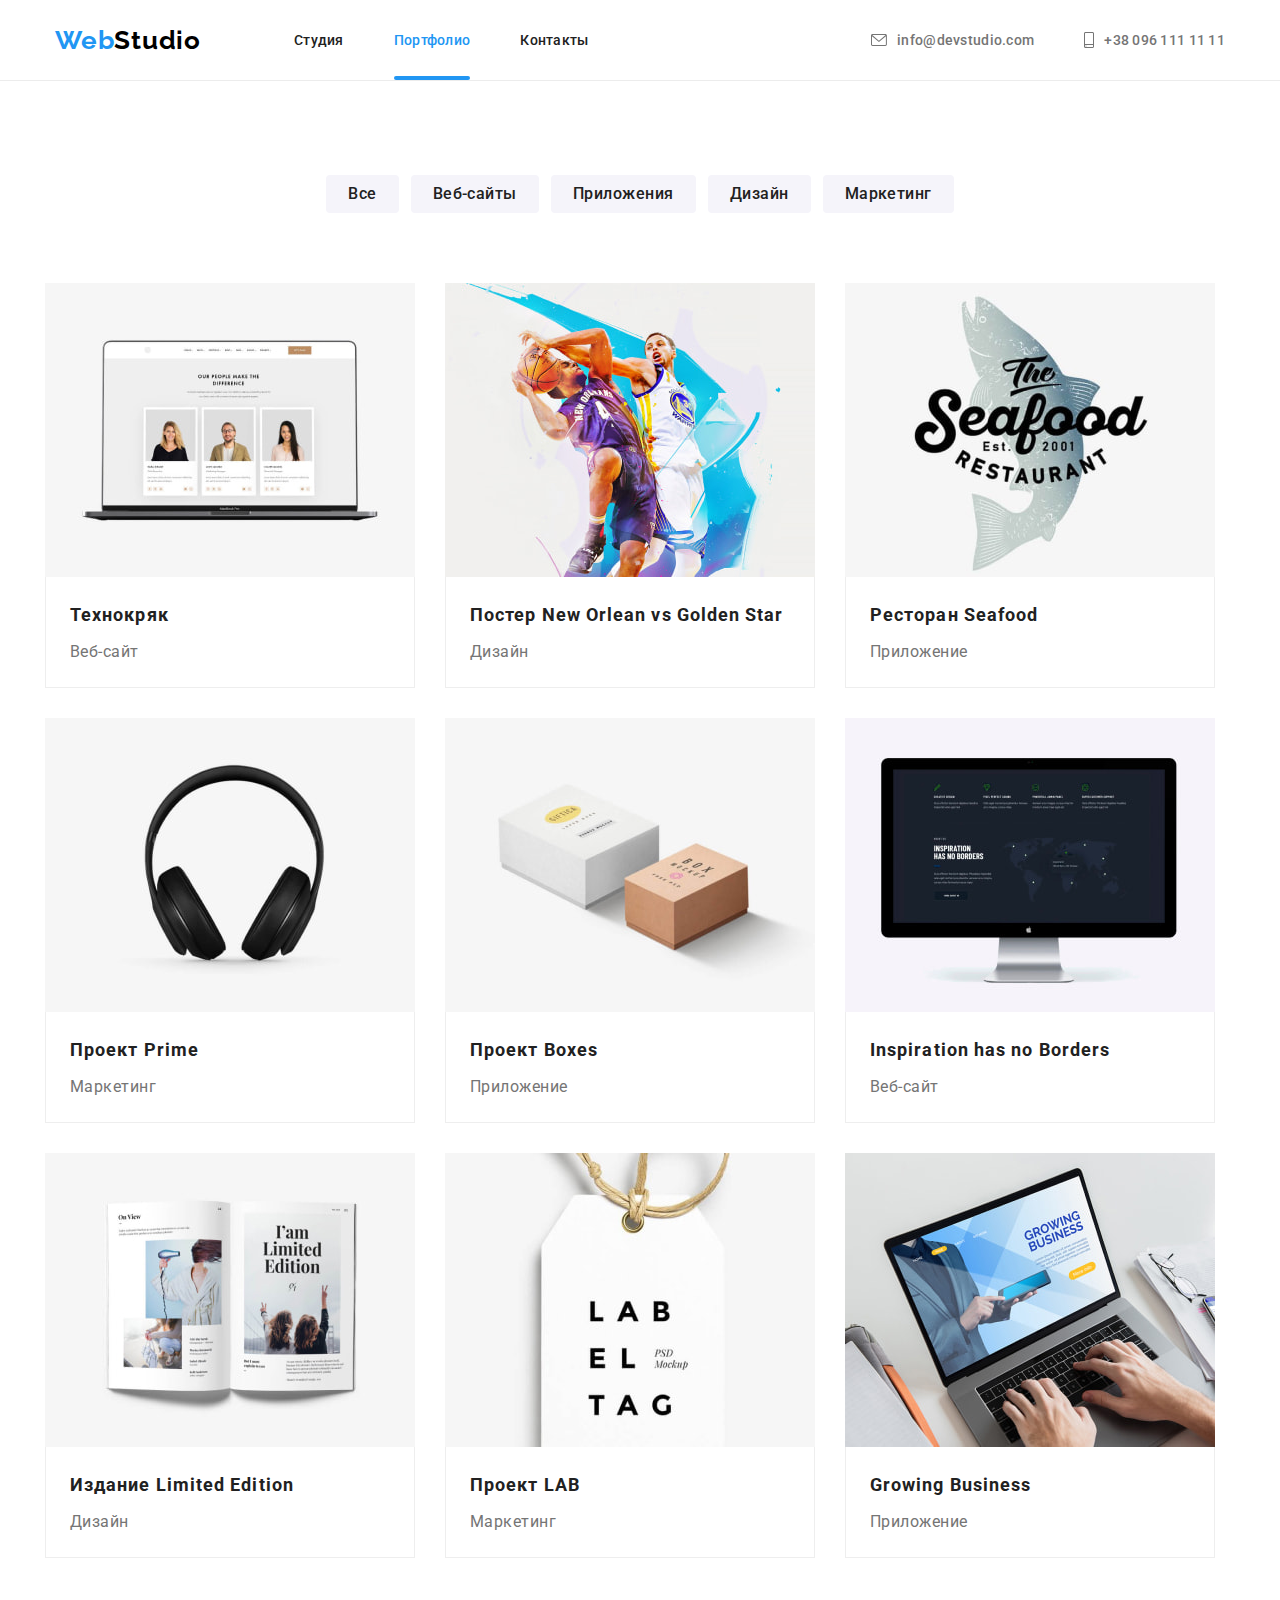
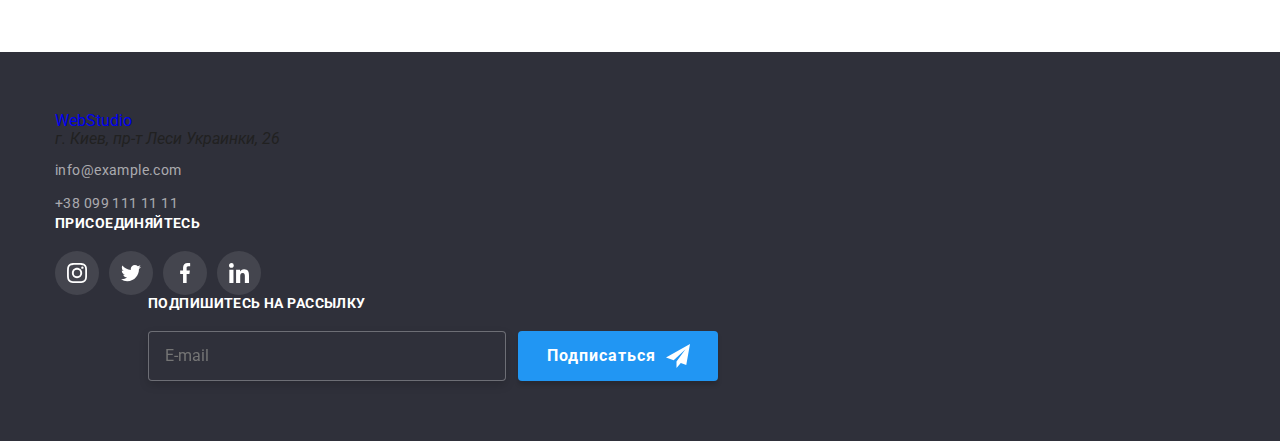
==== portfolio.html @ e5f2d7f4 "1" ====
<!DOCTYPE html>
<html lang="ru">

<head>
    <meta charset="UTF-8">
    <meta http-equiv="X-UA-Compatible" content="IE=edge">
    <meta name="viewport" content="width=device-width, initial-scale=1.0">
    <title>WebStudio</title>
    <link rel="preconnect" href="https://fonts.googleapis.com">
    <link rel="preconnect" href="https://fonts.gstatic.com" crossorigin>
    <link
        href="https://fonts.googleapis.com/css2?family=Raleway:wght@700&family=Roboto:wght@400;500;700;900&display=swap"
        rel="stylesheet">
    <link rel="stylesheet" href="https://cdnjs.cloudflare.com/ajax/libs/modern-normalize/1.1.0/modern-normalize.min.css">
    <link rel="stylesheet" href="./css/styles.css">
</head>

<body>
    <header class="header">
        <div class="container header__menu">
            <a href="./index.html" class="link header__logo"><span class="header__logo--part">Web</span>Studio</a>
            <nav class="navigation">
                <ul class="navigation__list list">
                    <li class="navigation__item"><a href="./index.html"class="link navigation__link">Студия</a></li>
                    <li class="navigation__item"><a href="./portfolio.html" class="link navigation__link navigation__link--active">Портфолио</a></li>
                    <li class="navigation__item"><a href="#" class="link navigation__link">Контакты</a></li>
                </ul>
            </nav>
            <ul class="contacts-list list">
                <li><a href="mailto:info@devstudio.com" class="contacts-list__link link">
                        <svg class="contacts-list__icon" width="16" height="12">
                            <use href="./images/icons.svg#icon-envelope"></use>
                        </svg>
                        info@devstudio.com</a></li>
                <li><a href="tel:+380991111111" class="contacts-list__link link">
                        <svg class="contacts-list__icon" width="10" height="16">
                            <use href="./images/icons.svg#icon-smartphone"></use>
                        </svg>
                        +38 096 111 11 11</a></li>
            </ul>
        </div>
    </header>
    <main>
        <section class="section works">
            <div class="container">
                <ul class="works-button-list list">
                    <li class="works-button-list-item"><button class="btn works-btn" type="button">Все</button></li>
                    <li class="works-button-list-item"><button class="btn works-btn" type="button">Веб-сайты</button></li>
                    <li class="works-button-list-item"><button class="btn works-btn" type="button">Приложения</button></li>
                    <li class="works-button-list-item"><button class="btn works-btn" type="button">Дизайн</button></li>
                    <li class="works-button-list-item"><button class="btn works-btn" type="button">Маркетинг</button></li>
                </ul>
                <ul class="works-list list">
                    <li class="work-item">
                        <div class="product-thumb">
                            <img src="./images/portfolio/work-1.jpg" alt="" width="370" class="work-item-image">
                            <div class="product-text">
                                <p>Ресурс предлагает комплексные предложения с разным уровнем функционала и сервисов. Все это позволит посетителю получить исчерпывающие сведения о компании или частном лице.</p>
                            </div>
                        </div>
                        <div class="work-name-type">
                            <p class="work-name">Технокряк</p>
                            <p class="work-type">Веб-сайт</p>
                        </div>
                    </li>
                    <li class="work-item">
                        <div class="product-thumb">
                            <img src="./images/portfolio/work-2.jpg" alt="" width="370" class="work-item-image">
                            <div class="product-text">
                                <p>Ресурс предлагает комплексные предложения с разным уровнем функционала и сервисов. Все это позволит посетителю получить исчерпывающие сведения о компании или частном лице.</p>
                            </div>
                        </div>
                        <div class="work-name-type">
                            <p class="work-name">Постер New Orlean vs Golden Star</p>
                            <p class="work-type">Дизайн</p>
                        </div>
                    </li>
                    <li class="work-item">
                        <div class="product-thumb">
                            <img src="./images/portfolio/work-3.jpg" alt="" width="370" class="work-item-image">
                            <div class="product-text">
                                <p>Ресурс предлагает комплексные предложения с разным уровнем функционала и сервисов. Все это позволит посетителю получить исчерпывающие сведения о компании или частном лице.</p>
                            </div>
                        </div>
                        <div class="work-name-type">
                            <p class="work-name">Ресторан Seafood</p>
                            <p class="work-type">Приложение</p>
                        </div>
                    </li>
                    <li class="work-item">
                        <div class="product-thumb">
                            <img src="./images/portfolio/work-4.jpg" alt="" width="370" class="work-item-image">
                            <div class="product-text">
                                <p>Ресурс предлагает комплексные предложения с разным уровнем функционала и сервисов. Все это позволит посетителю получить исчерпывающие сведения о компании или частном лице.</p>
                            </div>
                        </div>
                        <div class="work-name-type">
                            <p class="work-name">Проект Prime</p>
                            <p class="work-type">Маркетинг</p>
                        </div>
                    </li>
                    <li class="work-item">
                        <div class="product-thumb">
                            <img src="./images/portfolio/work-5.jpg" alt="" width="370" class="work-item-image">
                            <div class="product-text">
                                <p>Ресурс предлагает комплексные предложения с разным уровнем функционала и сервисов. Все это позволит посетителю получить исчерпывающие сведения о компании или частном лице.</p>
                            </div>
                        </div>
                        <div class="work-name-type">
                            <p class="work-name">Проект Boxes</p>
                            <p class="work-type">Приложение</p>
                        </div>
                    </li>
                    <li class="work-item">
                        <div class="product-thumb">
                            <img src="./images/portfolio/work-6.jpg" alt="" width="370" class="work-item-image">
                            <div class="product-text">
                                <p>Ресурс предлагает комплексные предложения с разным уровнем функционала и сервисов. Все это позволит посетителю получить исчерпывающие сведения о компании или частном лице.</p>
                            </div>
                        </div>
                        <div class="work-name-type">
                            <p class="work-name">Inspiration has no Borders</p>
                            <p class="work-type">Веб-сайт</p>
                        </div>
                    </li>
                    <li class="work-item">
                        <div class="product-thumb">
                            <img src="./images/portfolio/work-7.jpg" alt="" width="370" class="work-item-image">
                            <div class="product-text">
                                <p>Ресурс предлагает комплексные предложения с разным уровнем функционала и сервисов. Все это позволит посетителю получить исчерпывающие сведения о компании или частном лице.</p>
                            </div>
                        </div>
                        <div class="work-name-type">
                            <p class="work-name">Издание Limited Edition</p>
                            <p class="work-type">Дизайн</p>
                        </div>
                    </li>
                    <li class="work-item">
                        <div class="product-thumb">
                            <img src="./images/portfolio/work-8.jpg" alt="" width="370" class="work-item-image">
                            <div class="product-text">
                                <p>Ресурс предлагает комплексные предложения с разным уровнем функционала и сервисов. Все это позволит посетителю получить исчерпывающие сведения о компании или частном лице.</p>
                            </div>
                        </div>
                        <div class="work-name-type">
                            <p class="work-name">Проект LAB</p>
                            <p class="work-type">Маркетинг</p>
                        </div>
                    </li>
                    <li class="work-item">
                        <div class="product-thumb">
                            <img src="./images/portfolio/work-9.jpg" alt="" width="370" class="work-item-image">
                            <div class="product-text">
                                <p>Ресурс предлагает комплексные предложения с разным уровнем функционала и сервисов. Все это позволит посетителю получить исчерпывающие сведения о компании или частном лице.</p>
                            </div>
                        </div>
                        <div class="work-name-type">
                            <p class="work-name">Growing Business</p>
                            <p class="work-type">Приложение</p>
                        </div>
                    </li>
                </ul>
            </div>
        </section>
    </main>
    <footer class="footer">
        <div class="container footer-container">
            <div class="footer-address">
                <a href="./index.html" class="link logo-style-footer"><span class="logo-part">Web</span>Studio</a>
                <address class="address">
                    г. Киев, пр-т Леси Украинки, 26
                </address>
                <ul class="list">
                    <li class="contacts-mail"><a href="mailto:info@example.com"
                            class="contact-us-footer link">info@example.com</a></li>
                    <li class="contacts-tel"><a href="tel:+380991111111" class="contact-us-footer link">+38 099 111 11 11</a>
                    </li>
                </ul>
            </div>
            <div class="footer-link">
                <h3 class="footer-link-title">присоединяйтесь</h3>
                <ul class="footer-links-list list">
                    <li class="footer-links-list-item">
                        <a href="#" class="footer-social-network-link">
                            <svg class="fotter-links-icon" width="20" height="20">
                                <use href="./images/icons.svg#icon-instagram"></use>
                            </svg>
                        </a>
                    </li>
                    <li class="footer-links-list-item">
                        <a href="#" class="footer-social-network-link">
                            <svg class="fotter-links-icon" width="20" height="20">
                                <use href="./images/icons.svg#icon-twitter"></use>
                            </svg>
                        </a>
                    </li>
                    <li class="footer-links-list-item">
                        <a href="#" class="footer-social-network-link">
                            <svg class="fotter-links-icon" width="20" height="20">
                                <use href="./images/icons.svg#icon-facebook"></use>
                            </svg>
                        </a>
                    </li>
                    <li class="footer-links-list-item">
                        <a href="#" class="footer-social-network-link">
                            <svg class="fotter-links-icon" width="20" height="20">
                                <use href="./images/icons.svg#icon-linkedin"></use>
                            </svg>
                        </a>
                    </li>
                </ul>
            </div>
            <div class="form-subscriber">
                <h3 class="signup-title">Подпишитесь на рассылку</h3>
                <div class="form-wrapper">
                    <form action="#" class="footer-form">
                        <div class="footer-form-item">
                            <input type="email" name="email" class="signup-form-input" placeholder="E-mail">
                            <button type="submit" class="signup-btn">
                                Подписаться
                                <svg width="24" height="24" class="signup-btn-icon">
                                    <use href="./images/icons.svg#icon-send"></use>
                                </svg>
                            </button>
                        </div>
                    </form>
                </div>
            </div>
        </div>
    </footer>
</body>
</html>
---- css/styles.css ----
body {
  font-family: "Roboto", sans-serif;
  color: #212121;
  box-sizing: border-box;
  margin: 0;
  padding: 0;
}

.container {
  width: 1200px;
  margin: 0 auto;
  padding-left: 15px;
  padding-right: 15px;
}

.section {
  padding-top: 94px;
  padding-bottom: 94px;
}

p,
h1,
h2,
h3,
h4,
h5,
h6 {
  margin: 0;
}

ul {
  margin: 0;
  padding: 0;
}

img {
  display: block;
}

/*----------- HEADER ------------*/
.header {
  border-bottom: 1px solid #ececec;
}

.header__logo {
  margin-right: 93px;
  font-family: "Raleway";
  font-weight: 700;
  font-size: 26px;
  line-height: 31px;
  letter-spacing: 0.03em;
  color: #000000;
}

.header__logo--part {
  color: #2196f3;
}

.header__menu,
.contacts-list,
.navigation__list {
  display: flex;
}

.navigation {
  display: flex;
  align-items: center;
}

.header__menu {
  align-items: center;
}

.link {
  text-decoration: none;
}

.list {
  list-style: none;
}

.contacts-list__icon {
  margin-right: 10px;
  transition: fill 250ms cubic-bezier(0.4, 0, 0.2, 1);
}

.contacts-list__icon:hover,
.contacts-list__icon:focus,
.contacts-list__link:hover,
.contacts-list__link:focus {
  fill: #2196f3;
  color: #2196f3;
}

.contacts-list {
  margin-left: auto;
}

.navigation__item:not(:first-child) {
  margin-left: 50px;
}

.contacts-list__link {
  fill: #757575;
  color: #757575;
  font-weight: 500;
  font-size: 14px;
  line-height: 16px;
  letter-spacing: 0.02em;
  margin-left: 50px;
  align-items: center;
  display: flex;
  transition: color 250ms cubic-bezier(0.4, 0, 0.2, 1);
}

.navigation__link {
  position: relative;
  display: block;
  font-weight: 500;
  font-size: 14px;
  line-height: 16px;
  letter-spacing: 0.02em;
  color: #212121;
  padding-top: 32px;
  padding-bottom: 32px;
  transition: color 250ms cubic-bezier(0.4, 0, 0.2, 1);
}

.navigation__link--active::after {
  position: absolute;
  display: block;
  content: "";
  width: 100%;
  height: 4px;
  background-color: #2196f3;
  bottom: 0;
  left: 0;
  border-radius: 2px;
}

.navigation__link:hover,
.navigation__link:focus {
  color: #2196f3;
}

.navigation__link--active {
  color: #2196f3;
}

/* -------------HERO----------------- */
.hero {
  background-color: #2f303a;
  background-image: linear-gradient(
      rgba(47, 48, 58, 0.4),
      rgba(47, 48, 58, 0.4)
    ),
    url(../images/bg-hero.jpg);
  background-repeat: no-repeat;
  background-size: cover;
  background-position: center;
  padding-top: 200px;
  padding-bottom: 200px;
}

.hero__title {
  font-weight: 900;
  font-size: 44px;
  line-height: 60px;
  color: #ffffff;
  text-transform: uppercase;
  text-align: center;
  letter-spacing: 0.06em;
  margin-bottom: 30px;
}

.hero__button {
  font-family: "Roboto", sans-serif;
  display: block;
  font-weight: 700;
  font-size: 16px;
  line-height: 30px;
  padding: 10px 32px;
  background-color: #2196f3;
  letter-spacing: 0.06em;
  border: none;
  color: #ffffff;
  border-radius: 4px;
  margin: 0 auto;
}

.btn {
  cursor: pointer;
}

/* -------- ADVANTAGE SECTION ----------- */
.advantages-section {
  padding-bottom: 0;
  display: flex;
}

.advantages-section__title {
  display: none;
}

.advantages-section__list {
  display: flex;
  justify-content: space-between;
}

.advantages__icon {
  display: flex;
  width: 270px;
  height: 120px;
  background-color: #f5f4fa;
  justify-content: center;
  align-items: center;
  margin-bottom: 30px;
  border-radius: 4px;
  /* padding: 25px 100px; */
}

.advantage {
  font-weight: 700;
  font-size: 14px;
  line-height: 16px;
  letter-spacing: 0.03em;
  text-transform: uppercase;
}

.advantage-description {
  font-size: 14px;
  line-height: 24px;
  letter-spacing: 0.03em;
  color: #757575;
  width: 270px;
  margin-top: 10px;
}

/* -------------OCCUPATION-------------- */
.occupation-title {
  font-weight: 700;
  font-size: 36px;
  line-height: 42px;
  text-align: center;
  letter-spacing: 0.03em;
}

.occupation-list {
  display: flex;
  margin-top: 50px;
  justify-content: space-between;
}

.occupation-list-item {
  position: relative;
}

.occupation-description {
  display: flex;
  position: absolute;
  bottom: 0;
  left: 0;
  width: 100%;
  height: 70px;
  background-color: rgba(47, 48, 58, 0.8);
  align-items: center;
  justify-content: center;
}

.occupation-text {
  font-style: normal;
  font-weight: 700;
  font-size: 14px;
  line-height: 16px;
  text-align: center;
  letter-spacing: 0.03em;
  text-transform: uppercase;
  color: #fff;
}

/* ---------------TEAM--------------- */
/* .team-social-networks {
  background-size: cover;
} */

/* .team-social-networks:hover {
  fill: #ffffff;
  background-color: #2196f3;
  border-radius: 50%;
} */

.team-list-social-networks {
  display: flex;
  margin-top: 16px;
  justify-content: center;
}

.team-list-social-networks-item {
  margin-right: 10px;
}

.social-link {
  display: flex;
  justify-content: center;
  fill: #afb1b8;
  width: 44px;
  height: 44px;
  align-items: center;
  border-radius: 50%;
  transition: background-color 250ms cubic-bezier(0.4, 0, 0.2, 1),
    fill 250ms cubic-bezier(0.4, 0, 0.2, 1);
}

.social-link:hover,
.social-link:focus {
  fill: #ffffff;
  background-color: #2196f3;
}

.team {
  background-color: #f5f4fa;
}

.team-list {
  display: flex;
  text-align: center;
  margin-top: 50px;
}

.team-title {
  font-weight: 700;
  font-size: 36px;
  line-height: 42px;
  text-align: center;
  letter-spacing: 0.03em;
}

.team-name {
  font-weight: 500;
  font-size: 16px;
  line-height: 19px;
  letter-spacing: 0.03em;
}

.team-profession {
  font-size: 16px;
  line-height: 19px;
  letter-spacing: 0.03em;
  color: #757575;
  margin-top: 10px;
}

.team-list-item {
  background: #ffffff;
  box-shadow: 0px 1px 3px rgba(0, 0, 0, 0.12), 0px 1px 1px rgba(0, 0, 0, 0.14),
    0px 2px 1px rgba(0, 0, 0, 0.2);
  border-radius: 0px 0px 4px 4px;
  width: 270px;
}

.team-list-item:not(:last-child) {
  margin-right: 30px;
}

.team-list-item-description {
  padding-top: 30px;
  padding-bottom: 30px;
}

/* -------------Clients-------------- */
.clients-title {
  font-style: normal;
  font-weight: 700;
  font-size: 36px;
  line-height: 42px;
  text-align: center;
  letter-spacing: 0.03em;
  color: #212121;
  margin-bottom: 50px;
}

.clients-link {
  display: flex;
  fill: #afb1b8;
  border: 1px solid #afb1b8;
  width: 170px;
  height: 92px;
  margin-right: 30px;
  align-items: center;
  justify-content: center;
  border-radius: 2px;
  transition: fill 250ms cubic-bezier(0.4, 0, 0.2, 1),
    border-color 250ms cubic-bezier(0.4, 0, 0.2, 1);
}

.clients-link:hover,
.clients-link:focus {
  fill: #2196f3;
  border-color: #2196f3;
}

.clients-list {
  display: flex;
}

/* --------------FOOTER---------------- */
.footer {
  background-color: #2f303a;
  padding-top: 60px;
  padding-bottom: 60px;
}

.footer__logo {
  font-family: "Raleway";
  font-weight: 700;
  font-size: 26px;
  line-height: 31px;
  letter-spacing: 0.03em;
  color: #ffffff;
}

.footer__logo--part {
  color: #2196f3;
}

.footer__address {
  font-style: normal;
  font-size: 14px;
  line-height: 24px;
  letter-spacing: 0.03em;
  color: #ffffff;
  margin-top: 20px;
}

.contact-us-footer {
  font-size: 14px;
  line-height: 24px;
  letter-spacing: 0.03em;
  color: rgba(255, 255, 255, 0.6);
}

.contacts-mail,
.contacts-tel {
  margin-top: 9px;
}

.footer__container {
  display: flex;
}

.footer__contacts {
  margin-right: 70px;
}

.footer__link {
  margin-top: 12px;
}

.footer-link-title {
  font-style: normal;
  font-weight: 700;
  font-size: 14px;
  line-height: 16px;
  letter-spacing: 0.03em;
  text-transform: uppercase;
  color: #ffffff;
  margin-bottom: 20px;
}

.footer-links-list {
  display: flex;
}

.footer-links-list-item {
  margin-right: 10px;
}

.footer-social-network-link {
  display: flex;
  align-items: center;
  justify-content: center;
  fill: #fff;
  background-color: #44454e;
  border-radius: 50%;
  width: 44px;
  height: 44px;
  transition: background-color 250ms cubic-bezier(0.4, 0, 0.2, 1);
}

.footer-social-network-link:hover,
.footer-social-network-link:focus {
  background-color: #2196f3;
}

.form-subscriber {
  margin-left: 93px;
}

.signup-form-input {
  background-color: #2f303a;
  border: 1px solid rgba(255, 255, 255, 0.3);
  box-sizing: border-box;
  filter: drop-shadow(0px 4px 4px rgba(0, 0, 0, 0.15));
  border-radius: 4px;
  width: 358px;
  height: 50px;
  padding-left: 16px;
  transition: color 250ms cubic-bezier(0.4, 0, 0.2, 1);
}

.signup-form-input:focus {
  color: #fff;
}

.signup-btn {
  width: 200px;
  height: 50px;
  background-color: #2196f3;
  border: none;
  padding-left: 29px;
  padding-top: 10px;
  padding-bottom: 10px;
  box-shadow: 0px 4px 4px rgba(0, 0, 0, 0.15);
  border-radius: 4px;
  color: #fff;
  font-style: normal;
  font-weight: 700;
  font-size: 16px;
  line-height: 30px;
  display: flex;
  align-items: center;
  letter-spacing: 0.06em;
  margin-left: 12px;
  cursor: pointer;
}

.signup-btn-icon {
  fill: #fff;
  margin-left: 10px;
}

.footer-form-item {
  display: flex;
  align-items: center;
}

.signup-title {
  font-style: normal;
  font-weight: 700;
  font-size: 14px;
  line-height: 16px;
  letter-spacing: 0.03em;
  text-transform: uppercase;
  color: #ffffff;
  margin-bottom: 20px;
}

/* -------------PORTFOLIO---------------- */
.works-button-list {
  text-align: center;
  margin-bottom: 50px;
}

.works-button-list-item:not(:last-child) {
  margin-right: 8px;
}

.works-button-list-item {
  display: inline-block;
}

.works-btn {
  display: block;
  font-family: "Roboto", sans-serif;
  font-style: normal;
  color: #212121;
  border: none;
  background-color: #f5f4fa;
  border-radius: 4px;
  font-weight: 500;
  font-size: 16px;
  line-height: 26px;
  /* text-align: center; */
  letter-spacing: 0.03em;
  padding: 6px 22px;
  transition: background-color 250ms cubic-bezier(0.4, 0, 0.2, 1),
    color 250ms cubic-bezier(0.4, 0, 0.2, 1),
    box-shadow 250ms cubic-bezier(0.4, 0, 0.2, 1);
}

.works-btn:hover,
.works-btn:focus {
  background-color: #2196f3;
  color: #ffffff;
  box-shadow: 0px 3px 1px rgba(0, 0, 0, 0.1), 0px 1px 2px rgba(0, 0, 0, 0.08),
    0px 2px 2px rgba(0, 0, 0, 0.12);
}

.works-list {
  display: flex;
  flex-wrap: wrap;
  margin-left: -10px;
  margin-top: -10px;
}

.work-name-type {
  padding: 20px 24px;
  border: 1px solid #eeeeee;
  border-top: 0;
}

.work-name {
  font-weight: 700;
  font-size: 18px;
  line-height: 36px;
  letter-spacing: 0.06em;
}

.work-type {
  margin-top: 4px;
  font-size: 16px;
  line-height: 30px;
  letter-spacing: 0.03em;
  color: #757575;
}

.work-item {
  display: block;
  width: 370px;
  margin-top: 30px;
  /* margin-right: 30px; */
  flex-basis: calc((100% - 90px) / 3);
  transition: box-shadow 250ms cubic-bezier(0.4, 0, 0.2, 1);
}

.work-item:not(:nth-child(3n)) {
  margin-right: 30px;
}

.work-item:hover,
.work-item:focus {
  box-shadow: 0px 1px 1px rgba(0, 0, 0, 0.12), 0px 4px 4px rgba(0, 0, 0, 0.06),
    1px 4px 6px rgba(0, 0, 0, 0.16);
}

.product-thumb {
  position: relative;
  overflow: hidden;
}

.product-thumb::before {
  position: absolute;
  content: "";
  display: block;
  bottom: 0;
  left: 0;
  width: 100%;
  height: 100%;
  background-color: #2196f3;
  opacity: 0.9;
  transform: translateY(100%);
  transition: transform 250ms cubic-bezier(0.4, 0, 0.2, 1);
}

.work-item:hover .product-thumb::before {
  transform: translateY(0);
}

.product-text {
  position: absolute;
  top: 0;
  left: 0;
}

.product-text p {
  padding: 63px 24px;
  font-style: normal;
  font-weight: 400;
  font-size: 18px;
  line-height: 28px;
  letter-spacing: 0.03em;
  color: #ffffff;
  transform: translateY(100%);
  transition: transform 250ms cubic-bezier(0.4, 0, 0.2, 1);
}

.work-item:hover .product-text p {
  transform: translateY(0);
}

/* -----------BACKDROP------------- */

.backdrop {
  position: fixed;
  width: 100%;
  height: 100%;
  top: 0;
  left: 0;
  background-color: rgba(0, 0, 0, 0.2);
  opacity: 1;
  transition: opacity 250ms cubic-bezier(0.4, 0, 0.2, 1),
    visibility 250ms cubic-bezier(0.4, 0, 0.2, 1);
}

.modal {
  position: absolute;
  width: 528px;
  height: 581px;
  top: 50%;
  left: 50%;
  background-color: #fff;
  transform: translate(-50%, -50%);
  box-shadow: 0px 1px 3px rgba(0, 0, 0, 0.12), 0px 1px 1px rgba(0, 0, 0, 0.14),
    0px 2px 1px rgba(0, 0, 0, 0.2);
  border-radius: 4px;
  transform: translate(-50%, -50%) scale(1) rotate(0deg);
  transition: transform 250ms cubic-bezier(0.4, 0, 0.2, 1),
    box-shadow 250ms cubic-bezier(0.4, 0, 0.2, 1);
}

.modal-close-btn {
  display: flex;
  justify-content: center;
  align-items: center;
  position: absolute;
  top: 8px;
  right: 8px;
  width: 30px;
  height: 30px;
  border: 1px solid rgba(0, 0, 0, 0.1);
  border-radius: 50%;
  background-color: #fff;
}

.modal-close-icon {
  fill: #000;
  transition: fill 250ms cubic-bezier(0.4, 0, 0.2, 1);
}

.modal-close-btn:hover > .modal-close-icon,
.modal-close-btn:focus > .modal-close-icon {
  fill: #2196f3;
}

.backdrop.is-hidden {
  visibility: hidden;
  opacity: 0;
  pointer-events: none;
}

.backdrop.is-hidden .modal {
  transform: rotate(300deg) scale(0.01);
  transition: transform 250ms cubic-bezier(0.4, 0, 0.2, 1);
}

.modal-form {
  padding: 40px 40px;
}

.modal-form-title {
  font-style: normal;
  font-weight: 700;
  font-size: 20px;
  line-height: 23px;
  text-align: center;
  letter-spacing: 0.03em;
  margin-bottom: 12px;
  color: #212121;
}

.modal-form-label {
  position: relative;
  font-style: normal;
  font-weight: 400;
  font-size: 12px;
  line-height: 14px;
  letter-spacing: 0.01em;

  color: #757575;
}

.modal-form-input,
.modal-form-textarea {
  width: 100%;
  border: 1px solid rgba(33, 33, 33, 0.2);
  box-sizing: border-box;
  border-radius: 4px;
  margin-bottom: 10px;
  margin-top: 4px;
  transition: border 250ms cubic-bezier(0.4, 0, 0.2, 1);
}

.modal-form-input {
  height: 40px;
  padding-left: 42px;
  outline: none;
}

.modal-form-icon {
  position: absolute;
  top: 35%;
  left: 12px;
  fill: #000;
  transition: fill 250ms cubic-bezier(0.4, 0, 0.2, 1);
}

.modal-form-textarea::placeholder {
  font-style: normal;
  font-weight: 400;
  font-size: 14px;
  line-height: 16px;
  letter-spacing: 0.01em;
  color: rgba(117, 117, 117, 0.5);
}

.modal-form-textarea {
  padding: 12px 16px;
  resize: none;
  outline: none;
}

.modal-form-textarea:focus,
.modal-form-input:focus {
  border: 1px solid #2196f3;
  border-radius: 4px;
  box-sizing: border-box;
  fill: #2196f3;
}

.modal-form-input:focus + .modal-form-icon {
  fill: #2196f3;
}

.terms {
  font-style: normal;
  font-weight: 400;
  font-size: 14px;
  line-height: 24px;
  letter-spacing: 0.03em;
  text-decoration-line: underline;
  color: #2196f3;
  margin-left: 5px;
}

.modal-form-label-checkbox {
  font-weight: 400;
  font-size: 14px;
  line-height: 24px;
  letter-spacing: 0.03em;
  color: #757575;
  display: flex;
  align-items: center;
}

.modal-form-button {
  font-style: normal;
  font-weight: 700;
  font-size: 16px;
  line-height: 30px;
  display: flex;
  margin-top: 30px;
  margin-left: auto;
  margin-right: auto;
  letter-spacing: 0.06em;
  color: #ffffff;
  border: none;
  padding: 10px 56px;
  background-color: #188ce8;
  box-shadow: 0px 4px 4px rgba(0, 0, 0, 0.15);
  border-radius: 4px;
  cursor: pointer;
}

.checkbox {
  position: absolute;
  width: 1px;
  height: 1px;
  overflow: hidden;
  border: 0;
  padding: 0;
  clip: rect(0 0 0 0);
  margin: -1px;
}

.icon-checkbox {
  display: inline-block;
  cursor: pointer;
  width: 16px;
  height: 15px;
  border: 2px solid #212121;
  border-radius: 4px;
  margin-right: 7px;
  background-color: transparent;
}

.checkbox:checked + .icon-checkbox {
  background-color: #2196f3;
  background-image: url("../images/check.svg");
  background-size: contain;
  background-repeat: no-repeat;
  background-position: 50% 50%;
  background-origin: content-box;
  border-color: #2196f3;
}
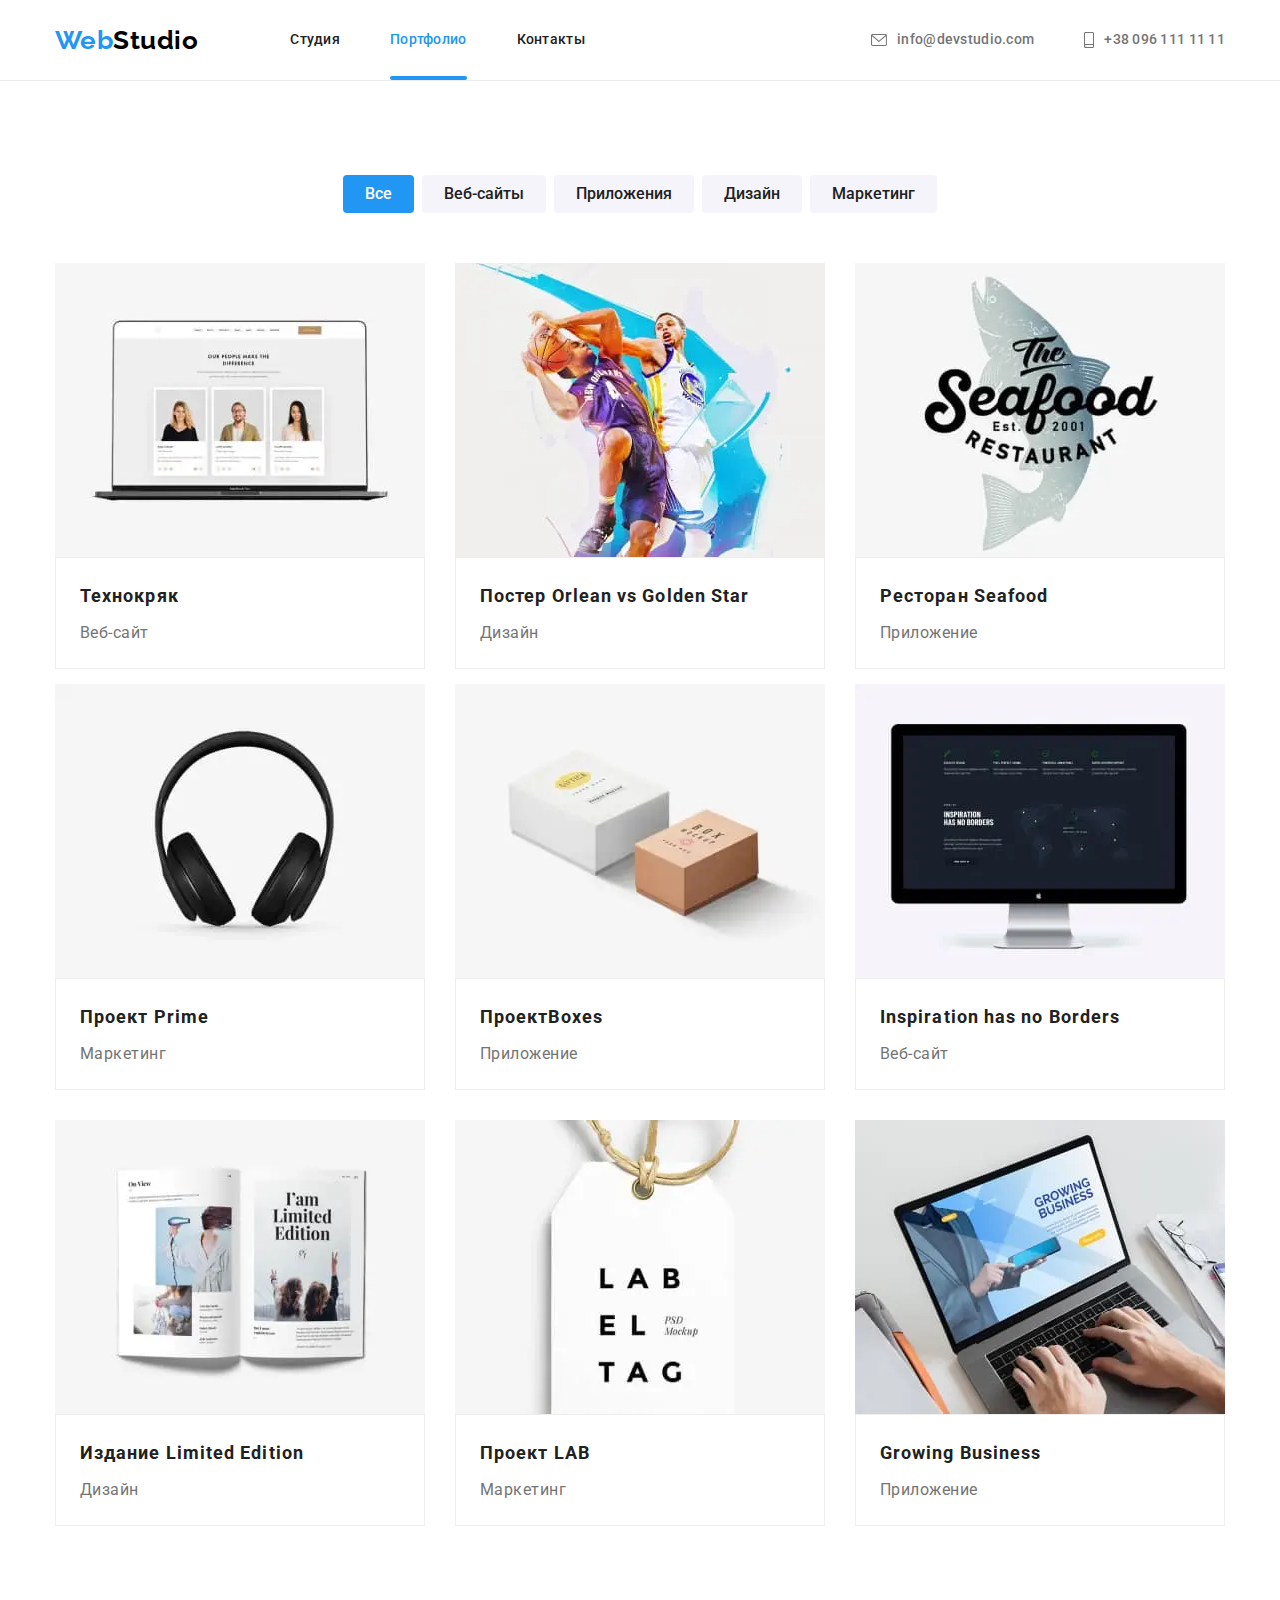
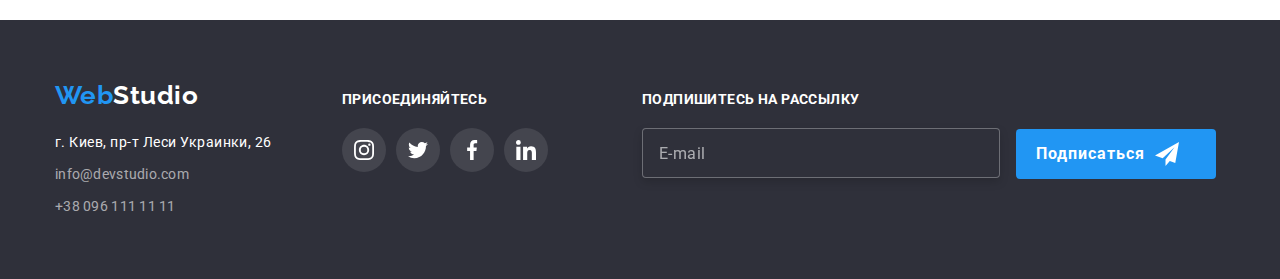
==== commit fc6f3537: "1" ====
--- a/portfolio.html
+++ b/portfolio.html
@@ -1,232 +1,531 @@
 <!DOCTYPE html>
 <html lang="ru">
-
 <head>
     <meta charset="UTF-8">
     <meta http-equiv="X-UA-Compatible" content="IE=edge">
     <meta name="viewport" content="width=device-width, initial-scale=1.0">
-    <title>WebStudio</title>
     <link rel="preconnect" href="https://fonts.googleapis.com">
     <link rel="preconnect" href="https://fonts.gstatic.com" crossorigin>
     <link
         href="https://fonts.googleapis.com/css2?family=Raleway:wght@700&family=Roboto:wght@400;500;700;900&display=swap"
         rel="stylesheet">
-    <link rel="stylesheet" href="https://cdnjs.cloudflare.com/ajax/libs/modern-normalize/1.1.0/modern-normalize.min.css">
-    <link rel="stylesheet" href="./css/styles.css">
+    <link rel="stylesheet"
+        href="https://cdnjs.cloudflare.com/ajax/libs/modern-normalize/1.1.0/modern-normalize.min.css">
+    <link rel="stylesheet" href="./css/portfolio.min.css">
+    <title>Web Studio</title>
 </head>
 
 <body>
     <header class="header">
-        <div class="container header__menu">
-            <a href="./index.html" class="link header__logo"><span class="header__logo--part">Web</span>Studio</a>
+        <div class="container header__flex">
             <nav class="navigation">
-                <ul class="navigation__list list">
-                    <li class="navigation__item"><a href="./index.html"class="link navigation__link">Студия</a></li>
-                    <li class="navigation__item"><a href="./portfolio.html" class="link navigation__link navigation__link--active">Портфолио</a></li>
-                    <li class="navigation__item"><a href="#" class="link navigation__link">Контакты</a></li>
+                <a class="top-logo link" lang="en" href="./portfolio.html">
+                    <span class="logo__part">Web</span>Studio
+                </a>
+                <ul class="nav-menu list">
+                    <li class="nav-menu__item"><a class="nav-menu__link link" href="./index.html">Студия</a></li>
+                    <li class="nav-menu__item"><a class="nav-menu__link link nav-menu__link--active"
+                            href="./portfolio.html">Портфолио</a></li>
+                    <li class="nav-menu__item"><a class="nav-menu__link link" href="">Контакты</a></li>
                 </ul>
             </nav>
-            <ul class="contacts-list list">
-                <li><a href="mailto:info@devstudio.com" class="contacts-list__link link">
-                        <svg class="contacts-list__icon" width="16" height="12">
-                            <use href="./images/icons.svg#icon-envelope"></use>
+            <button type="button" class="burger-menu" data-menu-open>
+                <svg class="burger-menu__icon" width="40" height="40">
+                    <use href="./images/sprite.svg#burger-menu"></use>
+                </svg>
+            </button>
+            <ul class="contacts list">
+                <li class="contacts__item">
+                    <a class="contacts__link link" href="mailto:info@devstudio.com">
+                        <svg class="contacts__icon" width="16" height="12">
+                            <use href="./images/sprite.svg#email"></use>
                         </svg>
-                        info@devstudio.com</a></li>
-                <li><a href="tel:+380991111111" class="contacts-list__link link">
-                        <svg class="contacts-list__icon" width="10" height="16">
-                            <use href="./images/icons.svg#icon-smartphone"></use>
+                        info@devstudio.com
+                    </a>
+                </li>
+                <li class="contacts__item">
+                    <a class="contacts__link link" href="tel:+380961111111">
+                        <svg class="contacts__icon" width="10" height="16">
+                            <use href="./images/sprite.svg#smartphone"></use>
                         </svg>
-                        +38 096 111 11 11</a></li>
+                        +38 096 111 11 11
+                    </a>
+                </li>
             </ul>
         </div>
+        <div class="mobile-menu" data-menu>
+            <div class="container mobile-menu__container">
+                <button type="button" class="mobile-menu__close" data-menu-close>
+                    <svg class="btn-close__icon" width="18" height="18">
+                        <use href="./images/sprite.svg#vector"></use>
+                    </svg>
+                </button>
+                <ul class="mobile-list list">
+                    <li class="mobile-list__item"><a class="mobile-list__link link" href="./index.html">Студия</a></li>
+                    <li class="mobile-list__item"><a class="mobile-list__link link mobile-list__link--active"
+                            href="./portfolio.html">Портфолио</a>
+                    </li>
+                    <li class="mobile-list__item"><a class="mobile-list__link link" href="">Контакты</a></li>
+                </ul>
+                <ul class="mobile-contacts list">
+                    <li class="mobile-contacts__item">
+                        <a class="mobile-contacts__phone link" href="tel:+380961111111">
+                            +38 096 111 11 11
+                        </a>
+                    </li>
+                    <li class="mobile-contacts__item">
+                        <a class="mobile-contacts__email link" href="mailto:info@devstudio.com">
+                            info@devstudio.com
+                        </a>
+                    </li>
+                </ul>
+                <ul class="mobile-social list">
+                    <li class="mobile-social__item"><a class="mobile-social__link link" href="">Instagram</a></li>
+                    <li class="mobile-social__item"><a class="mobile-social__link link" href="">Twitter</a></li>
+                    <li class="mobile-social__item"><a class="mobile-social__link link" href="">Facebook</a></li>
+                    <li class="mobile-social__item"><a class="mobile-social__link link" href="">LinkedIn</a></li>
+                </ul>
+            </div>
+        </div>
     </header>
+
     <main>
-        <section class="section works">
+        <section class="section">
             <div class="container">
-                <ul class="works-button-list list">
-                    <li class="works-button-list-item"><button class="btn works-btn" type="button">Все</button></li>
-                    <li class="works-button-list-item"><button class="btn works-btn" type="button">Веб-сайты</button></li>
-                    <li class="works-button-list-item"><button class="btn works-btn" type="button">Приложения</button></li>
-                    <li class="works-button-list-item"><button class="btn works-btn" type="button">Дизайн</button></li>
-                    <li class="works-button-list-item"><button class="btn works-btn" type="button">Маркетинг</button></li>
-                </ul>
-                <ul class="works-list list">
-                    <li class="work-item">
-                        <div class="product-thumb">
-                            <img src="./images/portfolio/work-1.jpg" alt="" width="370" class="work-item-image">
-                            <div class="product-text">
-                                <p>Ресурс предлагает комплексные предложения с разным уровнем функционала и сервисов. Все это позволит посетителю получить исчерпывающие сведения о компании или частном лице.</p>
-                            </div>
-                        </div>
-                        <div class="work-name-type">
-                            <p class="work-name">Технокряк</p>
-                            <p class="work-type">Веб-сайт</p>
-                        </div>
-                    </li>
-                    <li class="work-item">
-                        <div class="product-thumb">
-                            <img src="./images/portfolio/work-2.jpg" alt="" width="370" class="work-item-image">
-                            <div class="product-text">
-                                <p>Ресурс предлагает комплексные предложения с разным уровнем функционала и сервисов. Все это позволит посетителю получить исчерпывающие сведения о компании или частном лице.</p>
-                            </div>
-                        </div>
-                        <div class="work-name-type">
-                            <p class="work-name">Постер New Orlean vs Golden Star</p>
-                            <p class="work-type">Дизайн</p>
-                        </div>
-                    </li>
-                    <li class="work-item">
-                        <div class="product-thumb">
-                            <img src="./images/portfolio/work-3.jpg" alt="" width="370" class="work-item-image">
-                            <div class="product-text">
-                                <p>Ресурс предлагает комплексные предложения с разным уровнем функционала и сервисов. Все это позволит посетителю получить исчерпывающие сведения о компании или частном лице.</p>
-                            </div>
-                        </div>
-                        <div class="work-name-type">
-                            <p class="work-name">Ресторан Seafood</p>
-                            <p class="work-type">Приложение</p>
-                        </div>
-                    </li>
-                    <li class="work-item">
-                        <div class="product-thumb">
-                            <img src="./images/portfolio/work-4.jpg" alt="" width="370" class="work-item-image">
-                            <div class="product-text">
-                                <p>Ресурс предлагает комплексные предложения с разным уровнем функционала и сервисов. Все это позволит посетителю получить исчерпывающие сведения о компании или частном лице.</p>
-                            </div>
-                        </div>
-                        <div class="work-name-type">
-                            <p class="work-name">Проект Prime</p>
-                            <p class="work-type">Маркетинг</p>
-                        </div>
-                    </li>
-                    <li class="work-item">
-                        <div class="product-thumb">
-                            <img src="./images/portfolio/work-5.jpg" alt="" width="370" class="work-item-image">
-                            <div class="product-text">
-                                <p>Ресурс предлагает комплексные предложения с разным уровнем функционала и сервисов. Все это позволит посетителю получить исчерпывающие сведения о компании или частном лице.</p>
-                            </div>
-                        </div>
-                        <div class="work-name-type">
-                            <p class="work-name">Проект Boxes</p>
-                            <p class="work-type">Приложение</p>
-                        </div>
-                    </li>
-                    <li class="work-item">
-                        <div class="product-thumb">
-                            <img src="./images/portfolio/work-6.jpg" alt="" width="370" class="work-item-image">
-                            <div class="product-text">
-                                <p>Ресурс предлагает комплексные предложения с разным уровнем функционала и сервисов. Все это позволит посетителю получить исчерпывающие сведения о компании или частном лице.</p>
-                            </div>
-                        </div>
-                        <div class="work-name-type">
-                            <p class="work-name">Inspiration has no Borders</p>
-                            <p class="work-type">Веб-сайт</p>
-                        </div>
-                    </li>
-                    <li class="work-item">
-                        <div class="product-thumb">
-                            <img src="./images/portfolio/work-7.jpg" alt="" width="370" class="work-item-image">
-                            <div class="product-text">
-                                <p>Ресурс предлагает комплексные предложения с разным уровнем функционала и сервисов. Все это позволит посетителю получить исчерпывающие сведения о компании или частном лице.</p>
-                            </div>
-                        </div>
-                        <div class="work-name-type">
-                            <p class="work-name">Издание Limited Edition</p>
-                            <p class="work-type">Дизайн</p>
-                        </div>
-                    </li>
-                    <li class="work-item">
-                        <div class="product-thumb">
-                            <img src="./images/portfolio/work-8.jpg" alt="" width="370" class="work-item-image">
-                            <div class="product-text">
-                                <p>Ресурс предлагает комплексные предложения с разным уровнем функционала и сервисов. Все это позволит посетителю получить исчерпывающие сведения о компании или частном лице.</p>
-                            </div>
-                        </div>
-                        <div class="work-name-type">
-                            <p class="work-name">Проект LAB</p>
-                            <p class="work-type">Маркетинг</p>
-                        </div>
-                    </li>
-                    <li class="work-item">
-                        <div class="product-thumb">
-                            <img src="./images/portfolio/work-9.jpg" alt="" width="370" class="work-item-image">
-                            <div class="product-text">
-                                <p>Ресурс предлагает комплексные предложения с разным уровнем функционала и сервисов. Все это позволит посетителю получить исчерпывающие сведения о компании или частном лице.</p>
-                            </div>
-                        </div>
-                        <div class="work-name-type">
-                            <p class="work-name">Growing Business</p>
-                            <p class="work-type">Приложение</p>
-                        </div>
+                <h2 class="visually-hidden">Наше портфолио</h2>
+                <ul class="options list">
+                    <li class="options__item"><button class="options__link options__link--active"
+                            type="button">Все</button></li>
+                    <li class="options__item"><button class="options__link" type="button">Веб-сайты</button></li>
+                    <li class="options__item"><button class="options__link" type="button">Приложения</button></li>
+                    <li class="options__item"><button class="options__link" type="button">Дизайн</button></li>
+                    <li class="options__item"><button class="options__link" type="button">Маркетинг</button></li>
+                </ul>
+                <ul class="portfolio list">
+                    <li class="porfolio__elem">
+                        <a class="portfolio__link link" href="">
+                            <div class="portfolio__image">
+                                <div class="portfolio__overlay">
+                                    <p class="portfolio__description">
+                                        Ресурс предлагает комплексные предложения с разным уровнем функционала и
+                                        сервисов. Все это позволит посетителю получить
+                                        исчерпывающие сведения о компании или частном лице.
+                                    </p>
+                                </div>
+                                <picture>
+                                    <source srcset="./images/portfolio-img1.webp 1x, ./images/portfolio-img1@2x.webp 2x"
+                                        media="(min-width: 1200px)" type="image/webp" />
+                                    <source srcset="./images/portfolio-img1.jpg 1x, ./images/portfolio-img1@2x.jpg 2x"
+                                        media="(min-width: 1200px)" />
+
+                                    <source
+                                        srcset="./images/portfolio-img1-tablet.webp 1x, ./images/portfolio-img1-tablet@2x.webp 2x"
+                                        media="(min-width: 768px)" type="image/webp" />
+                                    <source
+                                        srcset="./images/portfolio-img1-tablet.jpg 1x, ./images/portfolio-img1-tablet@2x.jpg 2x"
+                                        media="(min-width: 768px)" />
+
+                                    <source
+                                        srcset="./images/portfolio-img1-mobile.webp 1x, ./images/portfolio-img1-mobile@2x.webp 2x"
+                                        media="(max-width: 767px)" type="image/webp" />
+                                    <source
+                                        srcset="./images/portfolio-img1-mobile.jpg 1x, ./images/portfolio-img1-mobile@2x.jpg 2x"
+                                        media="(max-width: 767px)" />
+                                    <img src="./images/portfolio-img1.jpg" alt="Пример сайта">
+                                </picture>
+                            </div>
+                            <div class="portfolio__content-wrapper">
+                                <h2 class="portfolio__item">Технокряк</h2>
+                                <p class="portfolio__option">Веб-сайт</p>
+                            </div>
+                        </a>
+                    </li>
+                    <li class="porfolio__elem">
+                        <a class="portfolio__link link" href="">
+                            <div class="portfolio__image">
+                                <div class="portfolio__overlay">
+                                    <p class="portfolio__description">
+                                        Ресурс предлагает комплексные предложения с разным уровнем функционала и
+                                        сервисов. Все это позволит посетителю
+                                        получить
+                                        исчерпывающие сведения о компании или частном лице.
+                                    </p>
+                                </div>
+                                <picture>
+                                    <source srcset="./images/portfolio-img2.webp 1x, ./images/portfolio-img2@2x.webp 2x"
+                                        media="(min-width: 1200px)" type="image/webp" />
+                                    <source srcset="./images/portfolio-img2.jpg 1x, ./images/portfolio-img2@2x.jpg 2x"
+                                        media="(min-width: 1200px)" />
+
+                                    <source
+                                        srcset="./images/portfolio-img2-tablet.webp 1x, ./images/portfolio-img2-tablet@2x.webp 2x"
+                                        media="(min-width: 768px)" type="image/webp" />
+                                    <source
+                                        srcset="./images/portfolio-img2-tablet.jpg 1x, ./images/portfolio-img2-tablet@2x.jpg 2x"
+                                        media="(min-width: 768px)" />
+
+                                    <source
+                                        srcset="./images/portfolio-img2-mobile.webp 1x, ./images/portfolio-img2-mobile@2x.webp 2x"
+                                        media="(max-width: 767px)" type="image/webp" />
+                                    <source
+                                        srcset="./images/portfolio-img2-mobile.jpg 1x, ./images/portfolio-img2-mobile@2x.jpg 2x"
+                                        media="(max-width: 767px)" />
+                                    <img src="./images/portfolio-img2.jpg" alt="Постер баскетбольной команды">
+                                </picture>
+                            </div>
+                            <div class="portfolio__content-wrapper">
+                                <h2 class="portfolio__item">Постер <span lang="en">Orlean vs Golden Star</span></h2>
+                                <p class="portfolio__option">Дизайн</p>
+                            </div>
+                        </a>
+                    </li>
+                    <li class="porfolio__elem">
+                        <a class="portfolio__link link" href="">
+                            <div class="portfolio__image">
+                                <div class="portfolio__overlay">
+                                    <p class="portfolio__description">
+                                        Ресурс предлагает комплексные предложения с разным уровнем функционала и
+                                        сервисов. Все это позволит посетителю
+                                        получить
+                                        исчерпывающие сведения о компании или частном лице.
+                                    </p>
+                                </div>
+                                <picture>
+                                    <source srcset="./images/portfolio-img3.webp 1x, ./images/portfolio-img3@2x.webp 2x"
+                                        media="(min-width: 1200px)" type="image/webp" />
+                                    <source srcset="./images/portfolio-img3.jpg 1x, ./images/portfolio-img3@2x.jpg 2x"
+                                        media="(min-width: 1200px)" />
+
+                                    <source
+                                        srcset="./images/portfolio-img3-tablet.webp 1x, ./images/portfolio-img3-tablet@2x.webp 2x"
+                                        media="(min-width: 768px)" type="image/webp" />
+                                    <source
+                                        srcset="./images/portfolio-img3-tablet.jpg 1x, ./images/portfolio-img3-tablet@2x.jpg 2x"
+                                        media="(min-width: 768px)" />
+
+                                    <source
+                                        srcset="./images/portfolio-img3-mobile.webp 1x, ./images/portfolio-img3-mobile@2x.webp 2x"
+                                        media="(max-width: 767px)" type="image/webp" />
+                                    <source
+                                        srcset="./images/portfolio-img3-mobile.jpg 1x, ./images/portfolio-img3-mobile@2x.jpg 2x"
+                                        media="(max-width: 767px)" />
+                                    <img src="./images/portfolio-img3.jpg" alt="Логотип ресторана">
+                                </picture>
+                            </div>
+                            <div class="portfolio__content-wrapper">
+                                <h2 class="portfolio__item">Ресторан <span lang="en">Seafood</span></h2>
+                                <p class="portfolio__option">Приложение</p>
+                            </div>
+
+                        </a>
+                    </li>
+                    <li class="porfolio__elem">
+                        <a class="portfolio__link link" href="">
+                            <div class="portfolio__image">
+                                <div class="portfolio__overlay">
+                                    <p class="portfolio__description">
+                                        Ресурс предлагает комплексные предложения с разным уровнем функционала и
+                                        сервисов. Все это позволит посетителю
+                                        получить
+                                        исчерпывающие сведения о компании или частном лице.
+                                    </p>
+                                </div>
+                                <picture>
+                                    <source srcset="./images/portfolio-img4.webp 1x, ./images/portfolio-img4@2x.webp 2x"
+                                        media="(min-width: 1200px)" type="image/webp" />
+                                    <source srcset="./images/portfolio-img4.jpg 1x, ./images/portfolio-img4@2x.jpg 2x"
+                                        media="(min-width: 1200px)" />
+
+                                    <source
+                                        srcset="./images/portfolio-img4-tablet.webp 1x, ./images/portfolio-img4-tablet@2x.webp 2x"
+                                        media="(min-width: 768px)" type="image/webp" />
+                                    <source
+                                        srcset="./images/portfolio-img4-tablet.jpg 1x, ./images/portfolio-img4-tablet@2x.jpg 2x"
+                                        media="(min-width: 768px)" />
+
+                                    <source
+                                        srcset="./images/portfolio-img4-mobile.webp 1x, ./images/portfolio-img4-mobile@2x.webp 2x"
+                                        media="(max-width: 767px)" type="image/webp" />
+                                    <source srcset="./images/img-mobile.jpg 1x, ./images/img-mobile@2x.jpg 2x"
+                                        media="(max-width: 767px)" />
+                                    <img src="./images/portfolio-img4.jpg" alt="Наушники">
+                                </picture>
+                            </div>
+                            <div class="portfolio__content-wrapper">
+                                <h2 class="portfolio__item">Проект <span lang="en">Prime</span></h2>
+                                <p class="portfolio__option">Маркетинг</p>
+                            </div>
+                        </a>
+                    </li>
+                    <li class="porfolio__elem">
+                        <a class="portfolio__link link" href="">
+                            <div class="portfolio__image">
+                                <div class="portfolio__overlay">
+                                    <p class="portfolio__description">
+                                        Ресурс предлагает комплексные предложения с разным уровнем функционала и
+                                        сервисов. Все это позволит посетителю
+                                        получить
+                                        исчерпывающие сведения о компании или частном лице.
+                                    </p>
+                                </div>
+                                <picture>
+                                    <source srcset="./images/portfolio-img5.webp 1x, ./images/portfolio-img5@2x.webp 2x"
+                                        media="(min-width: 1200px)" type="image/webp" />
+                                    <source srcset="./images/portfolio-img5.jpg 1x, ./images/portfolio-img5@2x.jpg 2x"
+                                        media="(min-width: 1200px)" />
+
+                                    <source
+                                        srcset="./images/portfolio-img5-tablet.webp 1x, ./images/portfolio-img5-tablet@2x.webp 2x"
+                                        media="(min-width: 768px)" type="image/webp" />
+                                    <source
+                                        srcset="./images/portfolio-img5-tablet.jpg 1x, ./images/portfolio-img5-tablet@2x.jpg 2x"
+                                        media="(min-width: 768px)" />
+
+                                    <source
+                                        srcset="./images/portfolio-img5-mobile.webp 1x, ./images/portfolio-img5-mobile@2x.webp 2x"
+                                        media="(max-width: 767px)" type="image/webp" />
+                                    <source srcset="./images/img-mobile.jpg 1x, ./images/img-mobile@2x.jpg 2x"
+                                        media="(max-width: 767px)" />
+                                    <img src="./images/portfolio-img5.jpg" alt="Две коробки">
+                                </picture>
+                            </div>
+                            <div class="portfolio__content-wrapper">
+                                <h2 class="portfolio__item">Проект<span lang="en">Boxes</span></h2>
+                                <p class="portfolio__option">Приложение</p>
+                            </div>
+                        </a>
+                    </li>
+                    <li class="porfolio__elem">
+                        <a class="portfolio__link link" href="">
+                            <div class="portfolio__image">
+                                <div class="portfolio__overlay">
+                                    <p class="portfolio__description">
+                                        Ресурс предлагает комплексные предложения с разным уровнем функционала и
+                                        сервисов. Все это позволит посетителю
+                                        получить
+                                        исчерпывающие сведения о компании или частном лице.
+                                    </p>
+                                </div>
+                                <picture>
+                                    <source srcset="./images/portfolio-img6.webp 1x, ./images/portfolio-img6@2x.webp 2x"
+                                        media="(min-width: 1200px)" type="image/webp" />
+                                    <source srcset="./images/portfolio-img6.jpg 1x, ./images/portfolio-img6@2x.jpg 2x"
+                                        media="(min-width: 1200px)" />
+
+                                    <source
+                                        srcset="./images/portfolio-img6-tablet.webp 1x, ./images/portfolio-img6-tablet@2x.webp 2x"
+                                        media="(min-width: 768px)" type="image/webp" />
+                                    <source
+                                        srcset="./images/portfolio-img6-tablet.jpg 1x, ./images/portfolio-img6-tablet@2x.jpg 2x"
+                                        media="(min-width: 768px)" />
+
+                                    <source
+                                        srcset="./images/portfolio-img6-mobile.webp 1x, ./images/portfolio-img6-mobile@2x.webp 2x"
+                                        media="(max-width: 767px)" type="image/webp" />
+                                    <source
+                                        srcset="./images/portfolio-img6-mobile.jpg 1x, ./images/portfolio-img6-mobile@2x.jpg 2x"
+                                        media="(max-width: 767px)" />
+                                    <img src="./images/portfolio-img6.jpg" alt="Веб-сайт с информацией">
+                                </picture>
+                            </div>
+                            <div class="portfolio__content-wrapper">
+                                <h2 class="portfolio__item" lang="en">Inspiration has no Borders</h2>
+                                <p class="portfolio__option">Веб-сайт</p>
+                            </div>
+                        </a>
+                    </li>
+                    <li class="porfolio__elem">
+                        <a class="portfolio__link link" href="">
+                            <div class="portfolio__image">
+                                <div class="portfolio__overlay">
+                                    <p class="portfolio__description">
+                                        Ресурс предлагает комплексные предложения с разным уровнем функционала и
+                                        сервисов. Все это позволит посетителю
+                                        получить
+                                        исчерпывающие сведения о компании или частном лице.
+                                    </p>
+                                </div>
+                                <picture>
+                                    <source srcset="./images/portfolio-img7.webp 1x, ./images/portfolio-img7@2x.webp 2x"
+                                        media="(min-width: 1200px)" type="image/webp" />
+                                    <source srcset="./images/portfolio-img7.jpg 1x, ./images/portfolio-img7@2x.jpg 2x"
+                                        media="(min-width: 1200px)" />
+
+                                    <source
+                                        srcset="./images/portfolio-img7-tablet.webp 1x, ./images/portfolio-img7-tablet@2x.webp 2x"
+                                        media="(min-width: 768px)" type="image/webp" />
+                                    <source
+                                        srcset="./images/portfolio-img7-tablet.jpg 1x, ./images/portfolio-img7-tablet@2x.jpg 2x"
+                                        media="(min-width: 768px)" />
+
+                                    <source
+                                        srcset="./images/portfolio-img7-mobile.webp 1x, ./images/portfolio-img7-mobile@2x.webp 2x"
+                                        media="(max-width: 767px)" type="image/webp" />
+                                    <source
+                                        srcset="./images/portfolio-img7-mobile.jpg 1x, ./images/portfolio-img7-mobile@2x.jpg 2x"
+                                        media="(max-width: 767px)" />
+                                    <img src="./images/portfolio-img7.jpg" alt="Журнал">
+                                </picture>
+                            </div>
+                            <div class="portfolio__content-wrapper">
+                                <h2 class="portfolio__item">Издание Limited Edition</h2>
+                                <p class="portfolio__option">Дизайн</p>
+                            </div>
+                        </a>
+                    </li>
+                    <li class="porfolio__elem">
+                        <a class="portfolio__link link" href="">
+                            <div class="portfolio__image">
+                                <div class="portfolio__overlay">
+                                    <p class="portfolio__description">
+                                        Ресурс предлагает комплексные предложения с разным уровнем функционала и
+                                        сервисов. Все это позволит посетителю
+                                        получить
+                                        исчерпывающие сведения о компании или частном лице.
+                                    </p>
+                                </div>
+                                <picture>
+                                    <source srcset="./images/portfolio-img8.webp 1x, ./images/portfolio-img8@2x.webp 2x"
+                                        media="(min-width: 1200px)" type="image/webp" />
+                                    <source srcset="./images/portfolio-img8p.jpg 1x, ./images/portfolio-img8@2x.jpg 2x"
+                                        media="(min-width: 1200px)" />
+
+                                    <source
+                                        srcset="./images/portfolio-img8-tablet.webp 1x, ./images/portfolio-img8-tablet@2x.webp 2x"
+                                        media="(min-width: 768px)" type="image/webp" />
+                                    <source
+                                        srcset="./images/portfolio-img8-tablet.jpg 1x, ./images/portfolio-img8-tablet@2x.jpg 2x"
+                                        media="(min-width: 768px)" />
+
+                                    <source
+                                        srcset="./images/portfolio-img8-mobile.webp 1x, ./images/portfolio-img8-mobile@2x.webp 2x"
+                                        media="(max-width: 767px)" type="image/webp" />
+                                    <source
+                                        srcset="./images/portfolio-img8-mobile.jpg 1x, ./images/portfolio-img8-mobile@2x.jpg 2x"
+                                        media="(max-width: 767px)" />
+                                    <img src="./images/portfolio-img8.jpg" alt="Бирка с названием проекта">
+                                </picture>
+                            </div>
+                            <div class="portfolio__content-wrapper">
+                                <h2 class="portfolio__item">Проект LAB</h2>
+                                <p class="portfolio__option">Маркетинг</p>
+                            </div>
+                        </a>
+                    </li>
+                    <li class="porfolio__elem">
+                        <a class="portfolio__link link" href="">
+                            <div class="portfolio__image">
+                                <div class="portfolio__overlay">
+                                    <p class="portfolio__description">
+                                        Ресурс предлагает комплексные предложения с разным уровнем функционала и
+                                        сервисов. Все это позволит посетителю
+                                        получить
+                                        исчерпывающие сведения о компании или частном лице.
+                                    </p>
+                                </div>
+                                <picture>
+                                    <source srcset="./images/portfolio-img9.webp 1x, ./images/portfolio-img9@2x.webp 2x"
+                                        media="(min-width: 1200px)" type="image/webp" />
+                                    <source srcset="./images/portfolio-img9.jpg 1x, ./images/portfolio-img9@2x.jpg 2x"
+                                        media="(min-width: 1200px)" />
+
+                                    <source
+                                        srcset="./images/portfolio-img9-tablet.webp 1x, ./images/portfolio-img9-tablet@2x.webp 2x"
+                                        media="(min-width: 768px)" type="image/webp" />
+                                    <source
+                                        srcset="./images/portfolio-img9-tablet.jpg 1x, ./images/portfolio-img9-tablet@2x.jpg 2x"
+                                        media="(min-width: 768px)" />
+
+                                    <source
+                                        srcset="./images/portfolio-img9-mobile.webp 1x, ./images/portfolio-img9-mobile@2x.webp 2x"
+                                        media="(max-width: 767px)" type="image/webp" />
+                                    <source
+                                        srcset="./images/portfolio-img9-mobile.jpg 1x, ./images/portfolio-img9-mobile@2x.jpg 2x"
+                                        media="(max-width: 767px)" />
+                                    <img src="./images/portfolio-img9.jpg" alt="Работа за ноутбуком в приложении">
+                                </picture>
+                            </div>
+                            <div class="portfolio__content-wrapper">
+                                <h2 class="portfolio__item" lang="en">Growing Business</h2>
+                                <p class="portfolio__option">Приложение</p>
+                            </div>
+                        </a>
                     </li>
                 </ul>
             </div>
         </section>
     </main>
+
+    <!-- Футер -->
     <footer class="footer">
-        <div class="container footer-container">
-            <div class="footer-address">
-                <a href="./index.html" class="link logo-style-footer"><span class="logo-part">Web</span>Studio</a>
+        <div class="container footer__container">
+            <div class="footer__adress">
+                <a class="footer__logo link" lang="en" href="./index.html">
+                    <span class="logo__part">Web</span>Studio
+                </a>
                 <address class="address">
                     г. Киев, пр-т Леси Украинки, 26
                 </address>
-                <ul class="list">
-                    <li class="contacts-mail"><a href="mailto:info@example.com"
-                            class="contact-us-footer link">info@example.com</a></li>
-                    <li class="contacts-tel"><a href="tel:+380991111111" class="contact-us-footer link">+38 099 111 11 11</a>
-                    </li>
+                <ul class="bottom-contacts list">
+                    <li class="bottom-contacts__item"><a class="bottom-contacts__link link"
+                            href="mailto:info@devstudio.com">info@devstudio.com</a></li>
+                    <li class="bottom-contacts__item"><a class="bottom-contacts__link link" href="tel:+380961111111">+38
+                            096
+                            111 11 11</a></li>
                 </ul>
             </div>
-            <div class="footer-link">
-                <h3 class="footer-link-title">присоединяйтесь</h3>
-                <ul class="footer-links-list list">
-                    <li class="footer-links-list-item">
-                        <a href="#" class="footer-social-network-link">
-                            <svg class="fotter-links-icon" width="20" height="20">
-                                <use href="./images/icons.svg#icon-instagram"></use>
+            <div class="bottom-social">
+                <h3 class="footer-title">Присоединяйтесь</h3>
+                <ul class="social-list list">
+                    <li class="social-list__item social-list__item--footer">
+                        <a class="social-list__link social-list__link--bottom" href="">
+                            <svg class="social-list__icon social-list__icon--footer" width="20" height="20">
+                                <use href="./images/sprite.svg#instagram"></use>
                             </svg>
                         </a>
                     </li>
-                    <li class="footer-links-list-item">
-                        <a href="#" class="footer-social-network-link">
-                            <svg class="fotter-links-icon" width="20" height="20">
-                                <use href="./images/icons.svg#icon-twitter"></use>
+                    <li class="social-list__item social-list__item--footer">
+                        <a class="social-list__link social-list__link--bottom" href="">
+                            <svg class="social-list__icon social-list__icon--footer" width="20" height="20">
+                                <use href="./images/sprite.svg#twitter"></use>
                             </svg>
                         </a>
                     </li>
-                    <li class="footer-links-list-item">
-                        <a href="#" class="footer-social-network-link">
-                            <svg class="fotter-links-icon" width="20" height="20">
-                                <use href="./images/icons.svg#icon-facebook"></use>
+                    <li class="social-list__item social-list__item--footer">
+                        <a class="social-list__link social-list__link--bottom" href="">
+                            <svg class="social-list__icon social-list__icon--footer" width="20" height="20">
+                                <use href="./images/sprite.svg#facebook"></use>
                             </svg>
                         </a>
                     </li>
-                    <li class="footer-links-list-item">
-                        <a href="#" class="footer-social-network-link">
-                            <svg class="fotter-links-icon" width="20" height="20">
-                                <use href="./images/icons.svg#icon-linkedin"></use>
+                    <li class="social-list__item social-list__item--footer">
+                        <a class="social-list__link social-list__link--bottom" href="">
+                            <svg class="social-list__icon social-list__icon--footer" width="20" height="20">
+                                <use href="./images/sprite.svg#linkedin"></use>
                             </svg>
                         </a>
                     </li>
-                </ul>
             </div>
-            <div class="form-subscriber">
-                <h3 class="signup-title">Подпишитесь на рассылку</h3>
-                <div class="form-wrapper">
-                    <form action="#" class="footer-form">
-                        <div class="footer-form-item">
-                            <input type="email" name="email" class="signup-form-input" placeholder="E-mail">
-                            <button type="submit" class="signup-btn">
-                                Подписаться
-                                <svg width="24" height="24" class="signup-btn-icon">
-                                    <use href="./images/icons.svg#icon-send"></use>
-                                </svg>
-                            </button>
-                        </div>
-                    </form>
-                </div>
+            <div>
+                <form method="POST" class="footer-contact-form">
+
+                    <label>
+                        <span class="footer-title footer-contact-form__title">Подпишитесь на рассылку</span>
+                        <input type="email" class="footer-contact-form__input" name="user_email" placeholder="E-mail"
+                            required>
+                    </label>
+
+                    <button class="accent-button email-button" type="submit">Подписаться
+                        <svg class="email-button__send">
+                            <use href="./images/sprite.svg#send"></use>
+                        </svg>
+                    </button>
+                </form>
             </div>
         </div>
     </footer>
+
+    <script src="./js/mobile-menu.js"></script>
 </body>
+
 </html>--- a/css/portfolio.min.css
+++ b/css/portfolio.min.css
@@ -0,0 +1,2 @@
+:root{--major-font-family: 'Roboto', sans-serif;--secondary-font-family: 'Raleway', sans-serif;--major-letter-spacing: 0.03em;--accent-color: #2196f3;--logo-color: #000000;--background-color: #2f303a;--backgroud-light-color: #f5f4fa;--color-titles: #212121;--color-action-btn: #188ce8;--major-color-light: #ffffff;--major-text-color: #757575;--initial-gray-color: #AFB1B8;--timing-function: cubic-bezier(0.4, 0, 0.2, 1)}.visually-hidden{position:absolute;width:1px;height:1px;margin:-1px;padding:0;border:0;overflow:hidden;clip:rect(0 0 0 0)}html{box-sizing:border-box}*,*::before,*::after{box-sizing:inherit}body{font-family:var(--major-font-family);letter-spacing:var(--major-letter-spacing);color:var(--major-text-color)}h1,h2,h3,h4,h5,h6,p{margin-top:0;margin-bottom:0}ul,ol{margin-top:0;margin-bottom:0;margin-left:0}img{display:block;max-width:100%;height:auto}.list{list-style:none;padding:0;margin:0}.link{text-decoration:none}@media screen and (max-width: 1199px){.section{padding-top:60px;padding-bottom:60px}}@media screen and (min-width: 1200px){.section{padding-top:94px;padding-bottom:94px}}.container{padding-left:15px;padding-right:15px}@media screen and (min-width: 480px){.container{width:480px;margin-left:auto;margin-right:auto}}@media screen and (min-width: 768px){.container{width:768px}}@media screen and (min-width: 1200px){.container{width:1200px}}.accent-button{align-items:center;min-width:200px;padding:10px 20px;border-radius:4px;border:none;font-family:inherit;cursor:pointer;font-size:16px;font-weight:700;line-height:1.88;letter-spacing:0.06em;color:var(--major-color-light);background:var(--accent-color);transition:background-color 250ms var(--timing-function)}.accent-button:hover,.accent-button:focus{background-color:var(--color-action-btn)}.logo__part{color:var(--accent-color)}.section-title{text-align:center;margin-bottom:30px;font-size:28px;font-weight:700;line-height:1.18;color:var(--color-titles)}@media screen and (min-width: 1200px){.section-title{margin-bottom:50px;font-size:36px;font-weight:700;line-height:1.17}}@media screen and (max-width: 767px){.social-list__item:not(:last-child){margin-right:10px}}.social-list{display:flex}.social-list__icon{transition:fill 250ms var(--timing-function)}.social-list__link:hover .social-list__icon,.social-list__link:focus .social-list__icon{fill:var(--major-color-light)}.social-list__link{display:flex;justify-content:center;align-items:center;width:44px;height:44px;border-radius:50%;transition:background-color 250ms var(--timing-function)}.social-list__link:hover,.social-list__link:focus{background-color:var(--accent-color)}.footer-title{margin-bottom:20px;font-family:var(--major-font-family);font-size:14px;font-weight:700;line-height:1.14;letter-spacing:0.03em;text-transform:uppercase;color:var(--major-color-light)}@media screen and (max-width: 767px){.burger-menu{padding:0;border:none;line-height:0;cursor:pointer;background-color:transparent}.burger-menu__icon{transition:fill 250ms var(--timing-function)}.burger-menu__icon:hover{fill:var(--accent-color)}.mobile-menu{z-index:1;position:fixed;top:0;left:0;width:100%;height:100vh;overflow:auto;opacity:0;visibility:hidden;pointer-events:none;background-color:var(--major-color-light);transition:opacity 250ms var(--timing-function),visibility 250ms var(--timing-function)}.mobile-menu.is-open{opacity:1;visibility:visible;pointer-events:auto}.mobile-menu__close{position:absolute;top:10px;right:15px;padding:11px;border:none;line-height:0;cursor:pointer;background-color:transparent}.btn-close__icon{transition:fill 250ms var(--timing-function)}.mobile-menu__close:hover .btn-close__icon{fill:var(--accent-color)}.mobile-menu__container{display:flex;flex-direction:column;justify-content:space-between;position:relative;height:100%;padding-top:48px;padding-bottom:48px}.mobile-list{margin-bottom:64px}.mobile-list__item{font-size:40px;font-weight:500;line-height:1.18;letter-spacing:0.02em;margin-bottom:32px;color:var(--color-titles)}.mobile-list__item .mobile-list__link{color:var(--color-titles)}.mobile-list__item .mobile-list__link:hover{color:var(--accent-color);transition:color 250ms var(--timing-function)}.mobile-list__item .mobile-list__link--active{color:var(--accent-color)}.mobile-contacts{margin-bottom:64px}.mobile-contacts__phone{font-size:34px;font-weight:500;line-height:1.18;letter-spacing:0.02em;color:var(--accent-color)}.mobile-contacts__email{font-size:24px;font-weight:500;line-height:1.17;letter-spacing:0.02em;color:var(--major-text-color)}.mobile-contacts__item:not(:last-child){margin-bottom:32px}.mobile-social{display:flex}.mobile-social__item{position:relative;font-size:18px;font-weight:500;line-height:1.22;letter-spacing:0.02em;color:var(--accent-color)}.mobile-social__item:not(:last-child){margin-right:20px}.mobile-social__item .mobile-social__link{color:var(--accent-color)}.mobile-social__item:not(:last-child)::after{position:absolute;content:'';display:block;top:0;right:-10px;height:22px;min-width:1px;background:rgba(33,33,33,0.2)}}.header__flex{display:flex;justify-content:space-between;align-items:center}.top-logo{font-family:var(--secondary-font-family);font-size:26px;font-weight:700;line-height:1.19;color:var(--logo-color)}.header{border-bottom:1px solid #ececec}@media screen and (max-width: 767px){.header{position:relative;padding:10px 0}.nav-menu{display:none}.contacts{display:none}}@media screen and (min-width: 768px){.mobile-menu,.burger-menu{display:none}.top-logo{margin-right:92px}.header{position:relative}.navigation{display:flex;align-items:center}.nav-menu__item .nav-menu__link{display:block;padding:32px 0;font-size:14px;font-weight:500;line-height:1.14;letter-spacing:0.02em;color:var(--color-titles);transition:color 250ms var(--timing-function)}.nav-menu__item .nav-menu__link:hover,.nav-menu__item .nav-menu__link:focus{color:var(--accent-color)}.nav-menu{display:flex;align-items:center}.nav-menu__item:not(:last-child){margin-right:50px}.nav-menu__link--active{position:relative}.nav-menu__item .nav-menu__link--active{color:var(--accent-color)}.nav-menu__link--active::after{position:absolute;content:'';display:block;left:0;bottom:0;height:4px;min-width:100%;border-radius:2px;background:var(--accent-color)}.contacts__icon{margin-right:10px;fill:currentColor;transition:fill 250ms var(--timing-function)}.contacts__link:hover .contacts__icon,.contacts__link:focus .contacts__icon{fill:var(--accent-color)}.contacts__link{display:flex;align-items:center;font-size:14px;font-weight:500;line-height:1.14;letter-spacing:0.02em;color:var(--major-text-color);transition:color 250ms var(--timing-function)}.contacts__item .contacts__link:hover,.contacts__item .contacts__link:focus{color:var(--accent-color)}}@media screen and (max-width: 1200px){.contacts__item:not(:last-child){margin-bottom:10px}}@media screen and (min-width: 1200px){.contacts{display:flex}.contacts__item:first-child{margin-right:50px}}.options{display:flex}.options>.options__item:not(:last-child){margin-right:8px}.options__link{padding:6px 22px;border:none;border-radius:4px;cursor:pointer;font-size:16px;font-weight:500;line-height:1.63;color:var(--color-titles);background-color:var(--backgroud-light-color);transition:box-shadow 250ms var(--timing-function)}.options__link:hover,.options__link:focus{color:var(--major-color-light);background-color:var(--accent-color);box-shadow:0px 3px 1px rgba(0,0,0,0.1),0px 1px 2px rgba(0,0,0,0.08),0px 2px 2px rgba(0,0,0,0.12);outline:none}.options__link--active{color:var(--major-color-light);background-color:var(--accent-color)}@media screen and (max-width: 767px){.options{flex-wrap:wrap;margin-bottom:-15px}.options__item{margin-bottom:15px}}@media screen and (min-width: 768px){.options{justify-content:center;margin-bottom:30px}}@media screen and (min-width: 1200px){.options{margin-bottom:50px}}.porfolio__elem{transition:box-shadow 250ms var(--timing-function)}.porfolio__elem:hover,.porfolio__elem:focus{box-shadow:0px 1px 1px rgba(0,0,0,0.12),0px 4px 4px rgba(0,0,0,0.06),1px 4px 6px rgba(0,0,0,0.16)}.portfolio__image{position:relative;overflow:hidden}.portfolio__overlay{display:inline-block;position:absolute;transform:translateY(100%);width:100%;height:294px;background-color:rgba(33,150,243,0.9);transition:transform 250ms var(--timing-function)}.porfolio__elem:hover .portfolio__overlay{transform:translateY(0)}.portfolio__description{position:absolute;top:50%;left:50%;transform:translate(-50%, -50%);width:100%;height:100%;margin:auto;font-size:18px;font-weight:400;line-height:1.56;letter-spacing:0.03em;color:var(--major-color-light)}.portfolio__content-wrapper{padding:20px 24px;border:1px solid #eeeeee}.portfolio__item{margin-bottom:4px;font-size:18px;font-weight:700;line-height:2;letter-spacing:0.06em;color:var(--color-titles)}.portfolio__option{font-size:16px;font-weight:400;line-height:1.88;color:var(--major-text-color)}@media screen and (max-width: 767px){.porfolio__elem:first-child{margin-top:40px}.porfolio__elem{max-width:450px}.porfolio__elem:not(:last-child){margin-bottom:30px}.portfolio__description{padding:77px 24px}}@media screen and (min-width: 768px){.porfolio__elem{max-width:354px;margin:15px}.portfolio__description{padding:49px 24px 77px 24px}.portfolio{display:flex;flex-wrap:wrap;margin:-15px}}@media screen and (min-width: 768px) and (max-width: 1199px){.porfolio__elem:nth-child(2n){margin-right:0}.porfolio__elem:nth-child(-n+2){margin-bottom:0}}@media screen and (min-width: 1200px){.porfolio__elem{max-width:370px}.portfolio__description{padding:64px 24px}.porfolio__elem:nth-child(3n){margin-right:0}.porfolio__elem:nth-child(-n+3){margin-bottom:0}}.footer{padding:60px 0;background-color:var(--background-color)}.footer__logo{font-family:var(--secondary-font-family);font-size:26px;font-weight:700;line-height:1.19;color:var(--major-color-light)}.address{margin-top:20px;margin-bottom:8px;font-size:14px;font-weight:400;line-height:1.71;font-style:normal;color:var(--major-color-light)}.bottom-contacts__item:not(:last-child){margin-bottom:8px}.bottom-contacts__link{font-size:14px;font-weight:400;line-height:1.71;letter-spacing:0.02em;color:rgba(255,255,255,0.6);transition:color 250ms var(--timing-function)}.bottom-contacts__item .bottom-contacts__link:hover,.bottom-contacts__item .bottom-contacts__link:focus{color:var(--accent-color)}.social-list__item--footer:not(:last-child){margin-right:10px}.social-list__link--bottom{background-color:rgba(255,255,255,0.1)}.social-list__icon--footer{fill:var(--major-color-light)}.footer-contact-form__title{display:block}.footer-contact-form__input{height:50px;padding-left:16px;border:1px solid rgba(255,255,255,0.3);filter:drop-shadow(0px 4px 4px rgba(0,0,0,0.15));border-radius:4px;color:var(--major-color-light);background-color:var(--background-color);transition:border-color 250ms var(--timing-function)}.footer-contact-form__input:focus{outline:none;border-color:var(--accent-color)}.footer-contact-form__input::placeholder{font-size:16px;font-weight:400;line-height:1.25;letter-spacing:0.03em;color:rgba(255,255,255,0.6)}.email-button{display:inline-flex;align-items:center}.email-button__send{height:24px;width:24px;margin-left:10px}@media screen and (max-width: 1199px){.footer-title,.footer-contact-form,.footer__adress{text-align:center}}@media screen and (max-width: 767px){.footer-contact-form__input{width:100%}.bottom-social{max-width:206px;margin:60px auto 60px auto}.footer-contact-form__input{margin-bottom:20px}}@media screen and (min-width: 768px) and (max-width: 1199px){.footer-contact-form__input{display:block;margin:0 auto 20px auto;min-width:450px}.footer__container{display:flex;flex-wrap:wrap;justify-content:space-around}.footer__adress{margin-right:165px;margin-bottom:60px}}@media screen and (min-width: 1200px){.footer__container{display:flex;align-items:baseline}.footer__adress{margin-right:70px}.bottom-social{margin-right:94px;padding-top:12px}.footer-contact-form__input{min-width:358px;margin-right:12px}}
+/*# sourceMappingURL=portfolio.min.css.map */